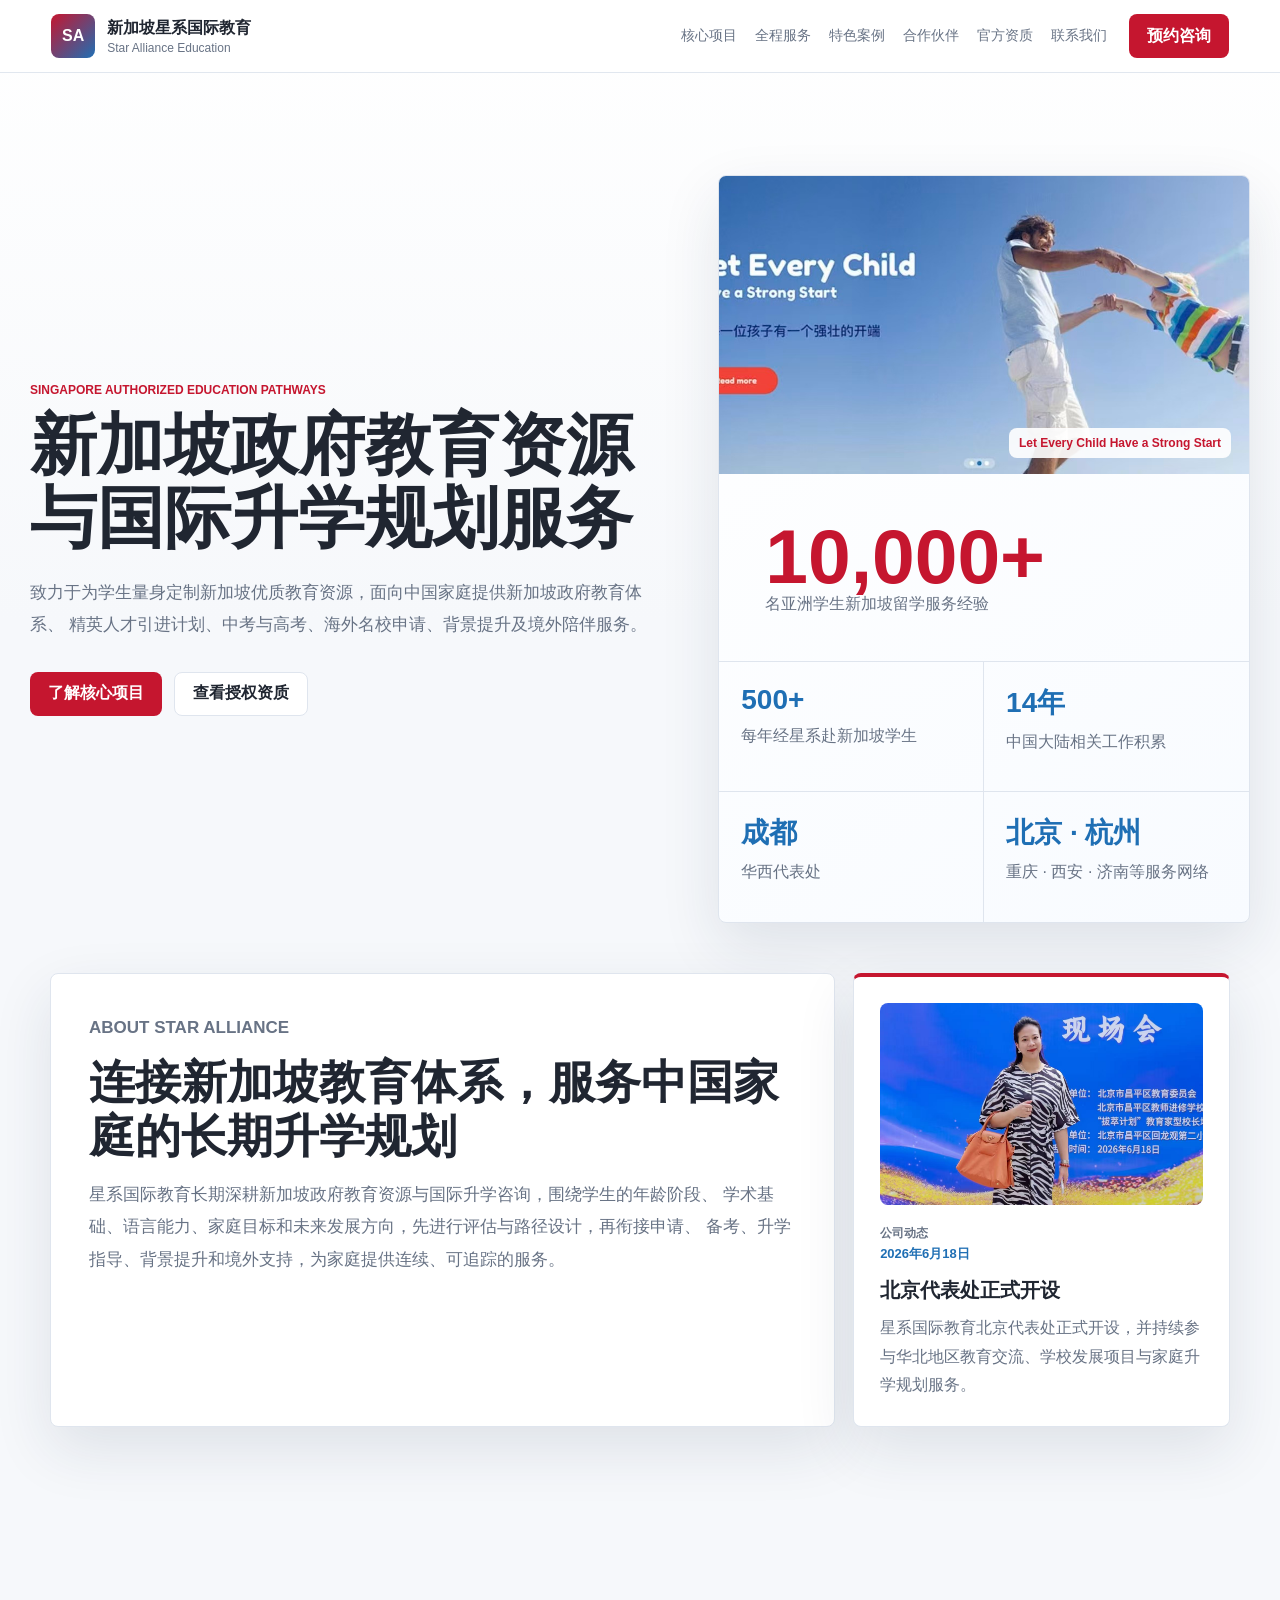
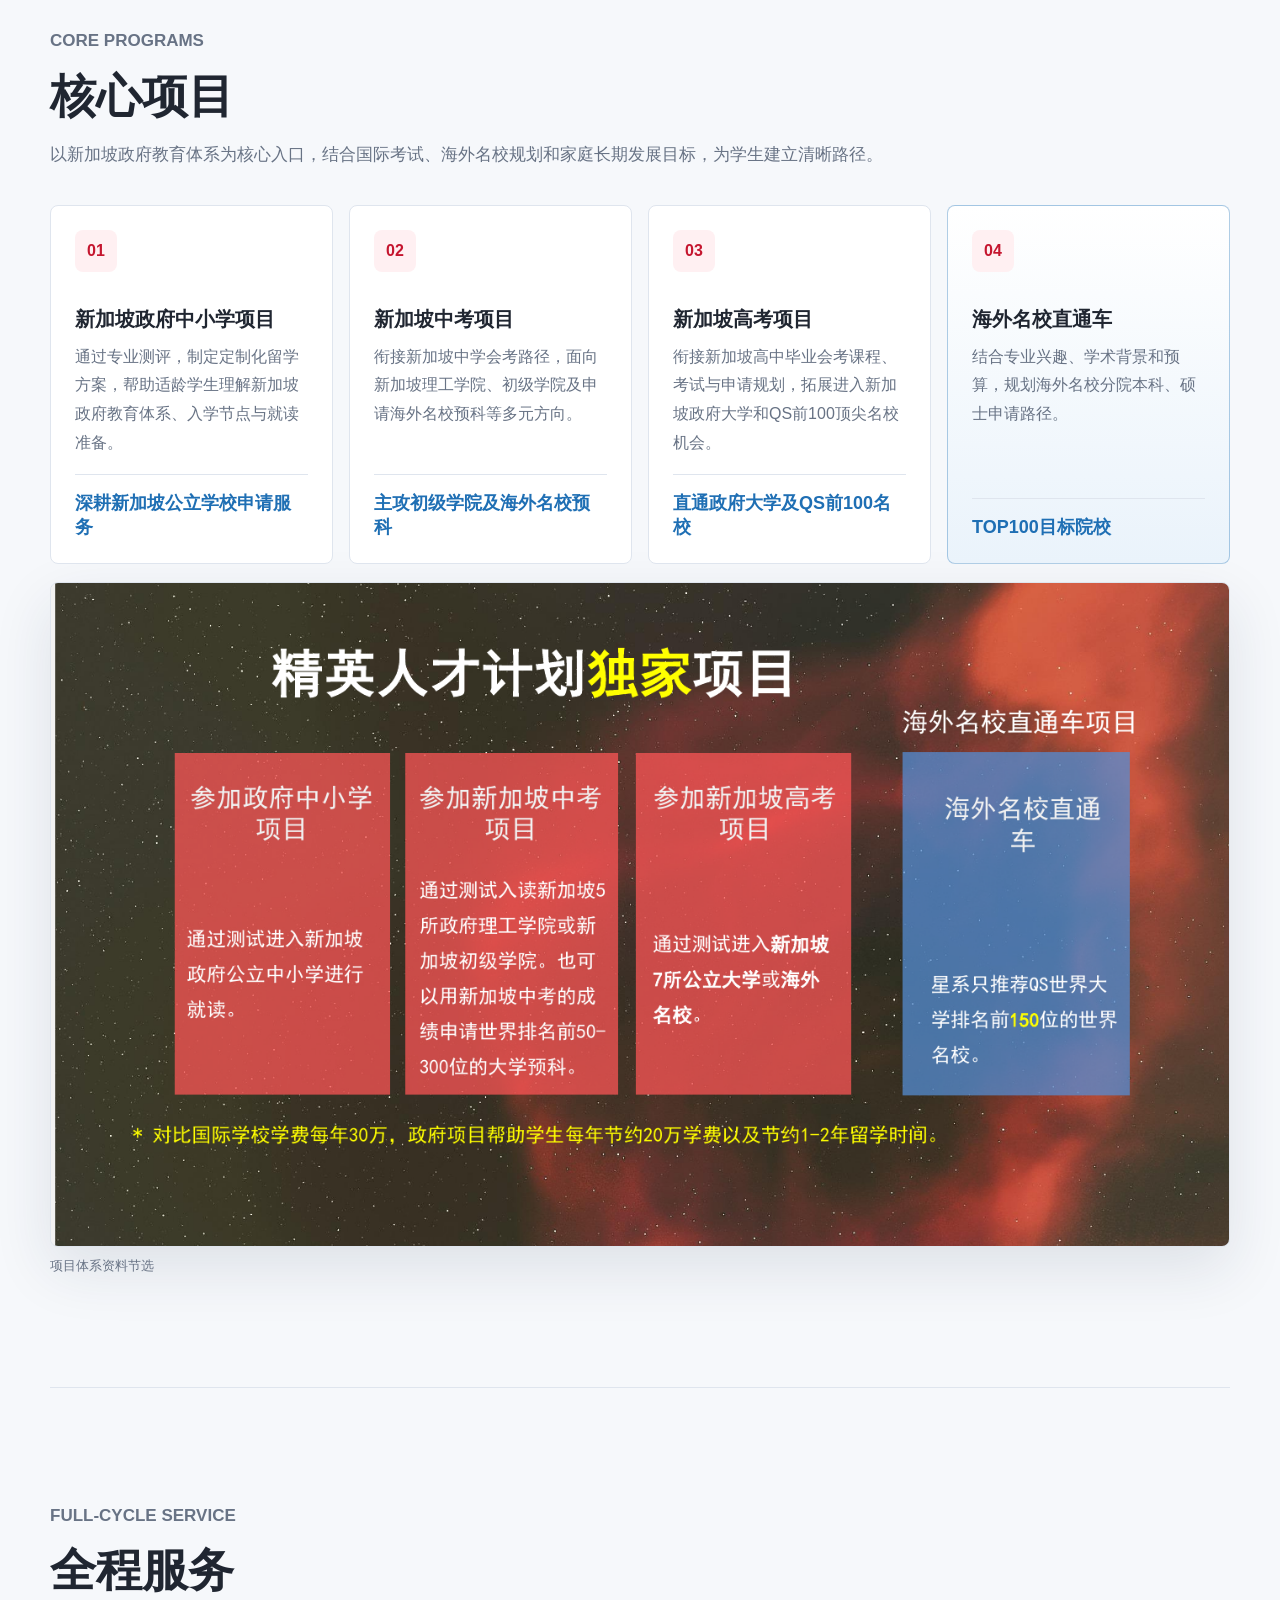
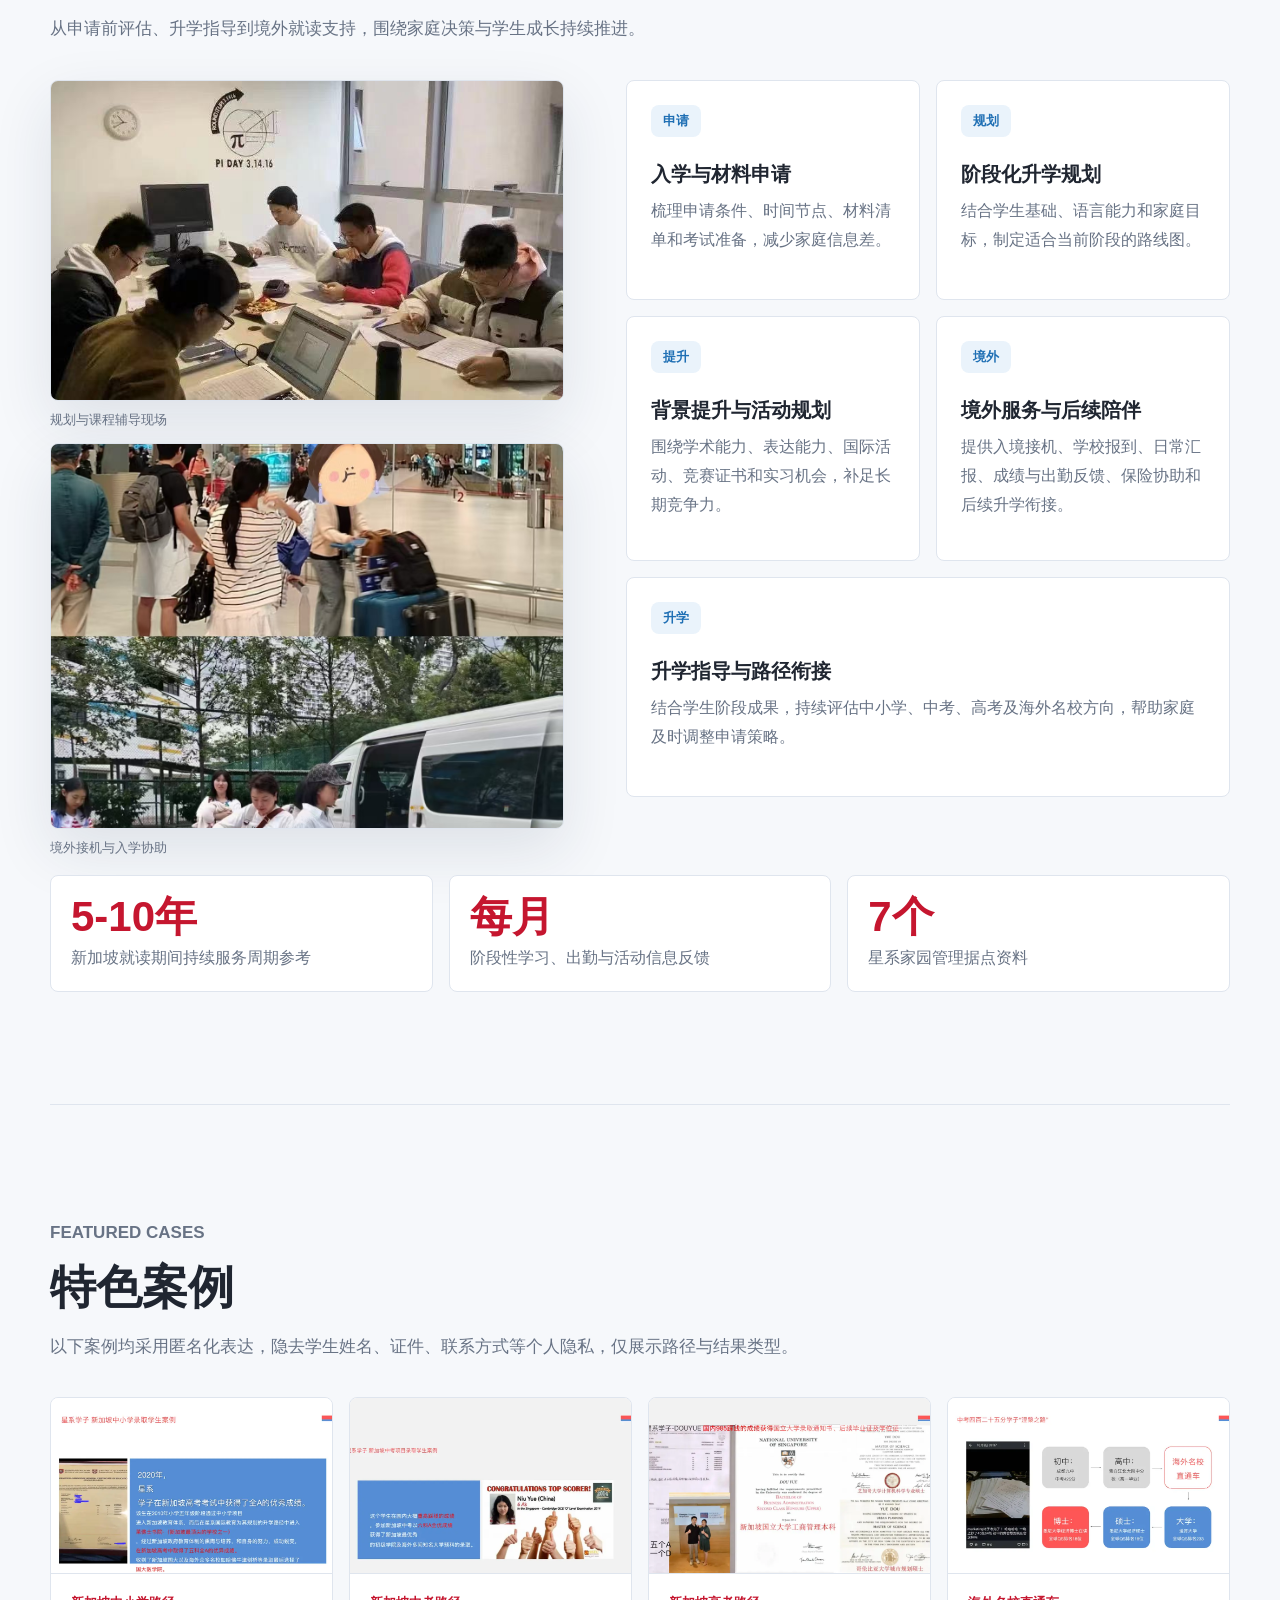
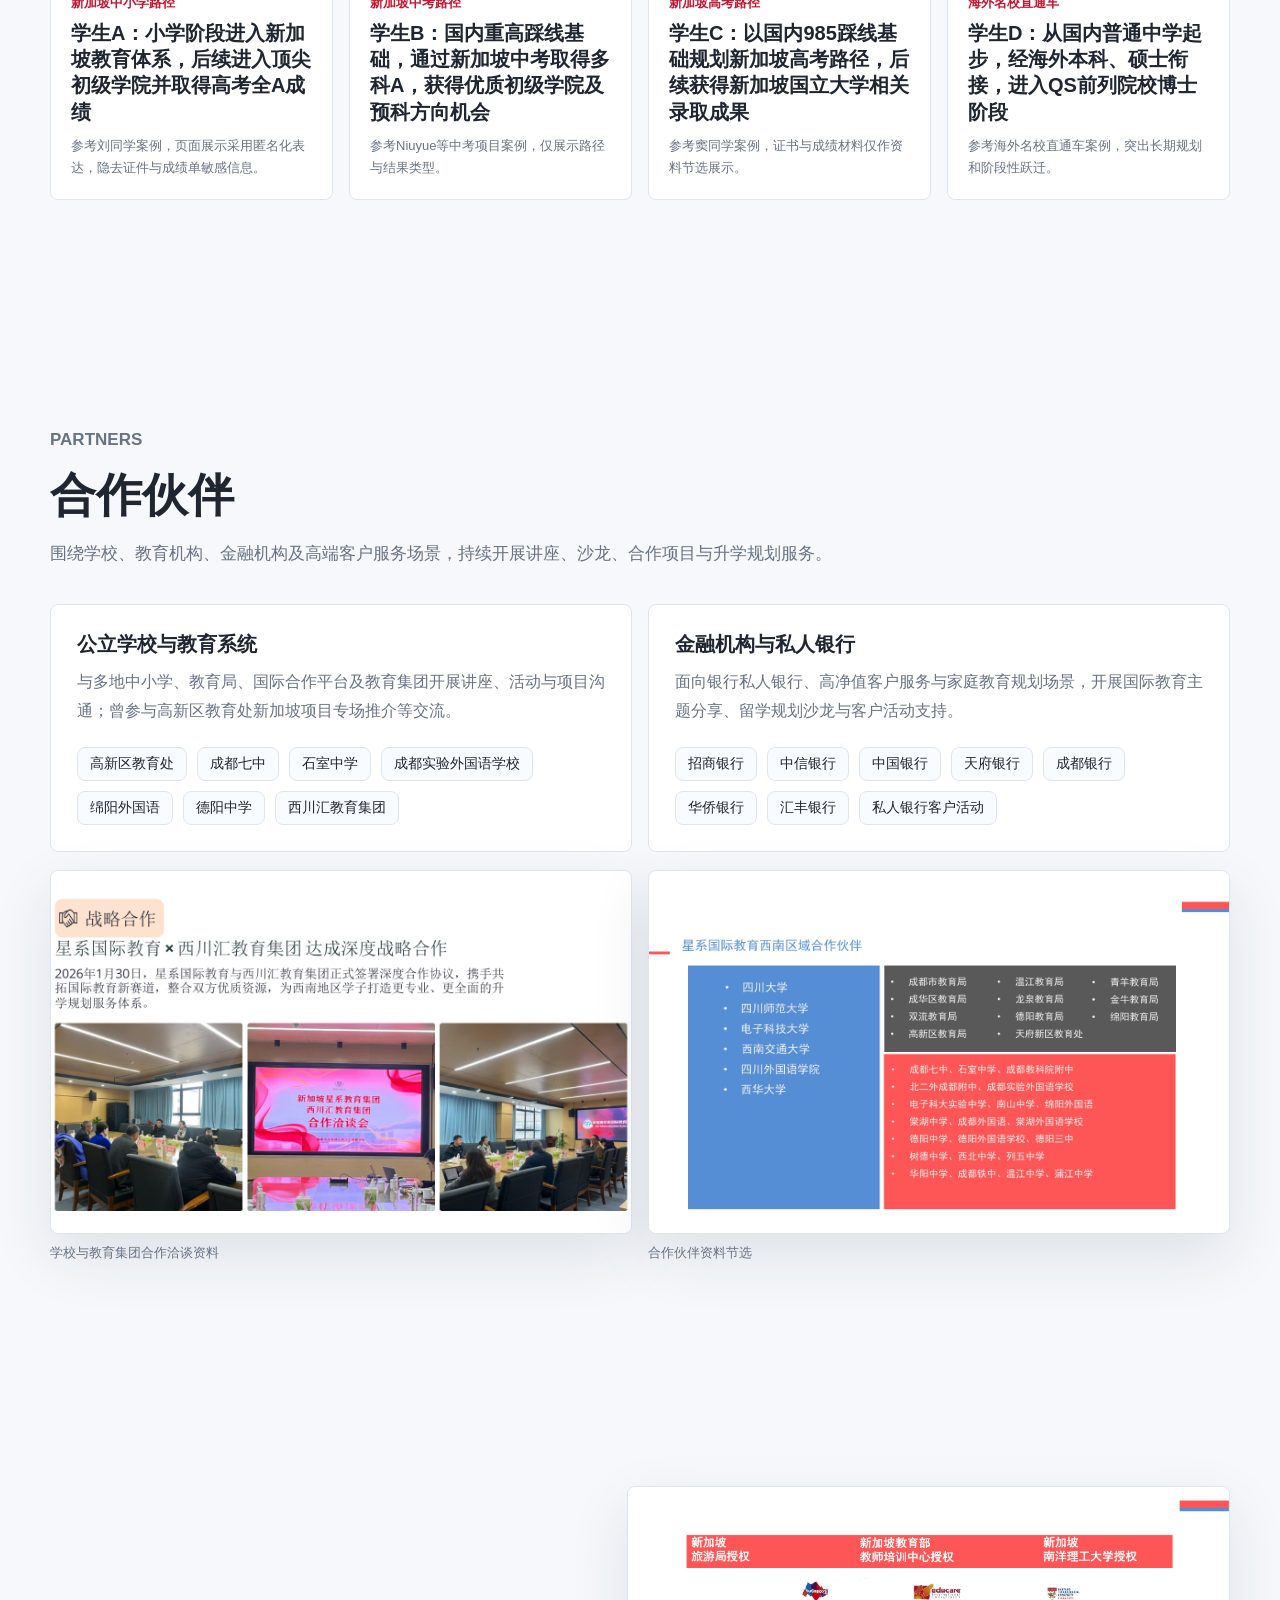
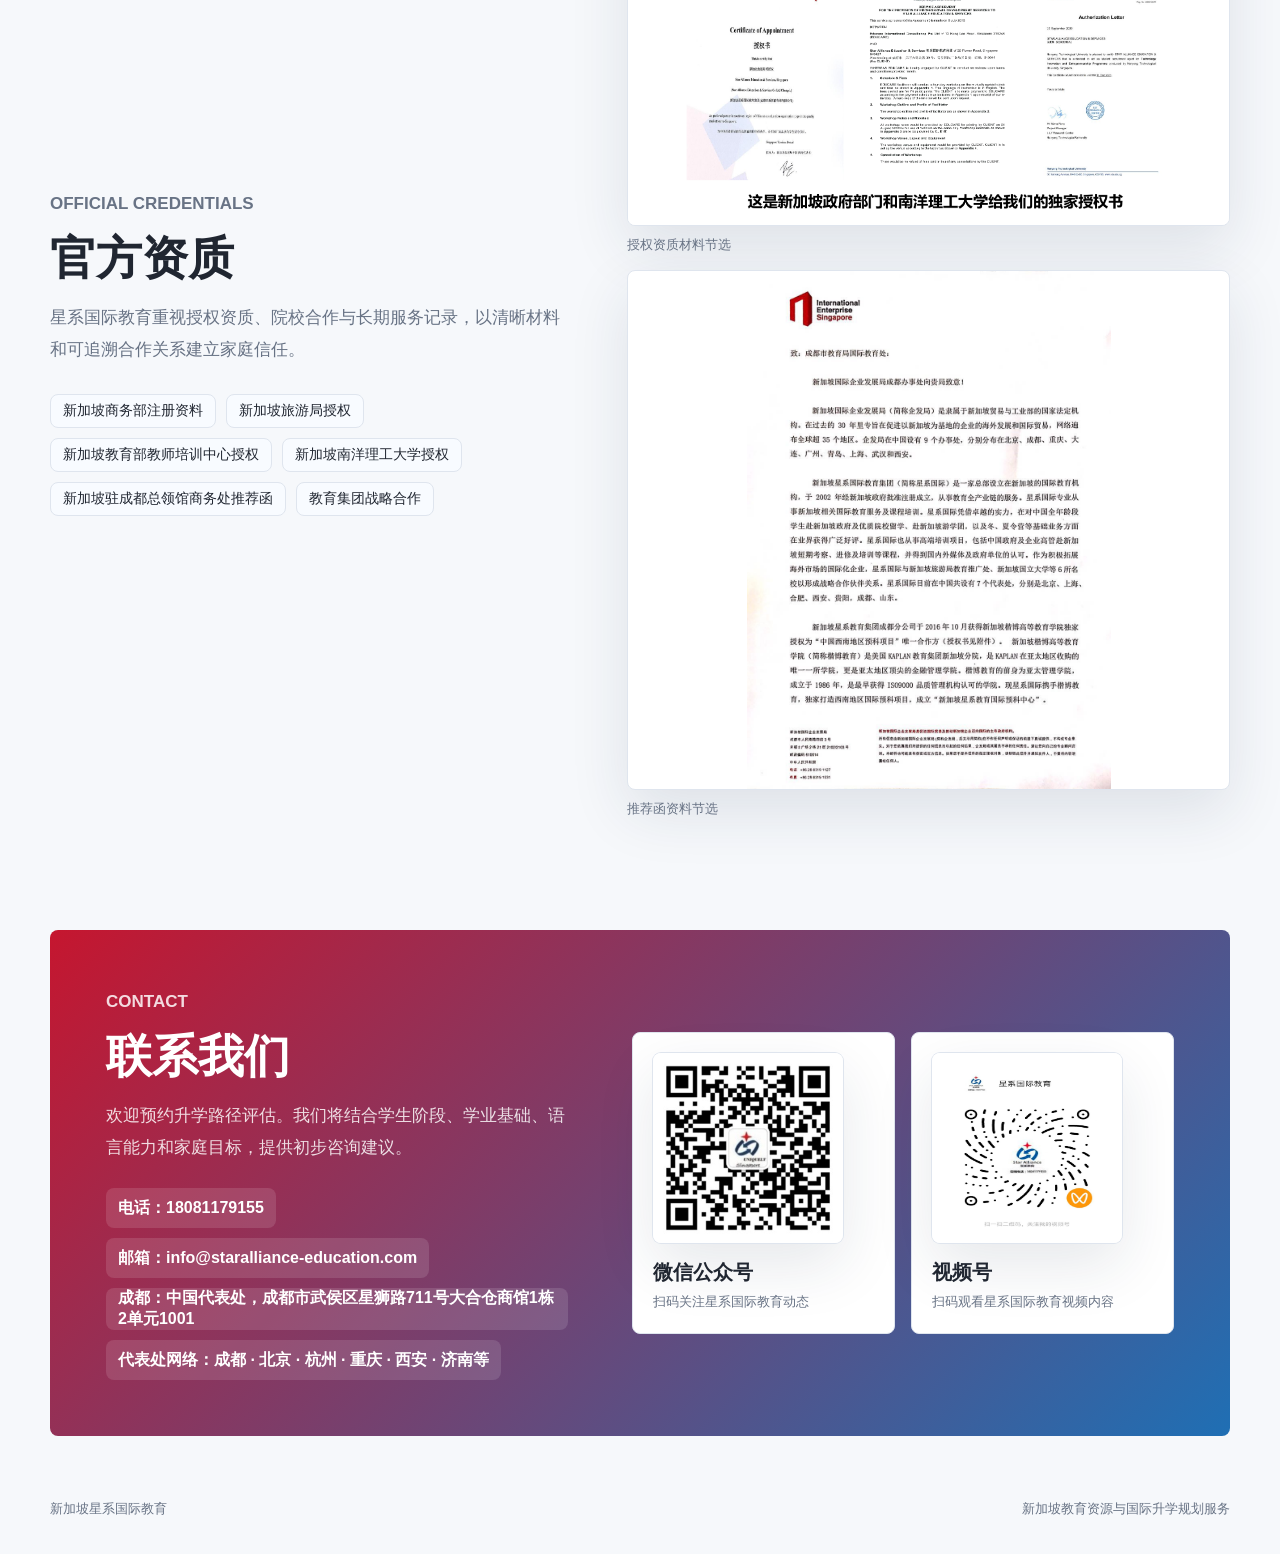
==== star-alliance-education-20260702/index.html @ b5d38f41 "Add dated star alliance education preview" ====
<!doctype html>
<html lang="zh-CN">
  <head>
    <meta charset="utf-8">
    <meta name="viewport" content="width=device-width, initial-scale=1">
    <title>新加坡星系国际教育 | 新加坡教育资源与国际升学规划</title>
    <meta
      name="description"
      content="新加坡星系国际教育面向中国家庭提供新加坡教育资源、核心项目规划、全程申请服务、背景提升、境外服务和国际升学咨询。"
    >
    <link rel="icon" href="data:image/svg+xml,%3Csvg xmlns='http://www.w3.org/2000/svg' viewBox='0 0 64 64'%3E%3Crect width='64' height='64' rx='10' fill='%23c5162f'/%3E%3Cpath d='M12 39h40v7H12zM18 20h28v7H18zM16 30h32v6H16z' fill='white'/%3E%3C/svg%3E">
    <link rel="stylesheet" href="styles.css">
  </head>
  <body>
    <header class="site-header">
      <a class="brand" href="#top" aria-label="新加坡星系国际教育首页">
        <span class="brand-mark">SA</span>
        <span>
          <strong>新加坡星系国际教育</strong>
          <small>Star Alliance Education</small>
        </span>
      </a>
      <nav class="nav-links" aria-label="主要导航">
        <a href="#programs">核心项目</a>
        <a href="#service">全程服务</a>
        <a href="#cases">特色案例</a>
        <a href="#partners">合作伙伴</a>
        <a href="#credentials">官方资质</a>
        <a href="#contact">联系我们</a>
      </nav>
      <a class="header-cta" href="#contact">预约咨询</a>
    </header>

    <main id="top">
      <section class="hero">
        <div class="hero-copy">
          <p class="eyebrow">Singapore Authorized Education Pathways</p>
          <h1>新加坡政府教育资源与国际升学规划服务</h1>
          <p class="lead">
            致力于为学生量身定制新加坡优质教育资源，面向中国家庭提供新加坡政府教育体系、
            精英人才引进计划、中考与高考、海外名校申请、背景提升及境外陪伴服务。
          </p>
          <div class="hero-actions">
            <a class="primary-action" href="#programs">了解核心项目</a>
            <a class="secondary-action" href="#credentials">查看授权资质</a>
          </div>
        </div>
        <aside class="hero-card" aria-label="公司核心数据">
          <figure class="hero-visual">
            <img src="../star-alliance-education/assets/site/hero-family-education.jpeg" alt="家庭陪伴孩子成长的教育服务示意图">
            <figcaption>Let Every Child Have a Strong Start</figcaption>
          </figure>
          <div class="hero-stat hero-stat-main">
            <strong>10,000+</strong>
            <span>名亚洲学生新加坡留学服务经验</span>
          </div>
          <div class="hero-stat-grid">
            <div><strong>500+</strong><span>每年经星系赴新加坡学生</span></div>
            <div><strong>14年</strong><span>中国大陆相关工作积累</span></div>
            <div><strong>成都</strong><span>华西代表处</span></div>
            <div><strong>北京 · 杭州</strong><span>重庆 · 西安 · 济南等服务网络</span></div>
          </div>
        </aside>
      </section>

      <section class="intro-news">
        <div class="company-intro">
          <p class="eyebrow">About Star Alliance</p>
          <h2>连接新加坡教育体系，服务中国家庭的长期升学规划</h2>
          <p>
            星系国际教育长期深耕新加坡政府教育资源与国际升学咨询，围绕学生的年龄阶段、
            学术基础、语言能力、家庭目标和未来发展方向，先进行评估与路径设计，再衔接申请、
            备考、升学指导、背景提升和境外支持，为家庭提供连续、可追踪的服务。
          </p>
        </div>
        <article class="news-card">
          <img src="../star-alliance-education/assets/site/beijing-representative.png" alt="星系教育创始人参加北京市昌平区教师专业发展现场会">
          <p class="eyebrow">公司动态</p>
          <time datetime="2026-06-18">2026年6月18日</time>
          <h3>北京代表处正式开设</h3>
          <p>星系国际教育北京代表处正式开设，并持续参与华北地区教育交流、学校发展项目与家庭升学规划服务。</p>
        </article>
      </section>

      <section class="section" id="programs">
        <div class="section-heading">
          <p class="eyebrow">Core Programs</p>
          <h2>核心项目</h2>
          <p>以新加坡政府教育体系为核心入口，结合国际考试、海外名校规划和家庭长期发展目标，为学生建立清晰路径。</p>
        </div>
        <div class="program-grid">
          <article class="program-card">
            <span class="number">01</span>
            <h3>新加坡政府中小学项目</h3>
            <p>通过专业测评，制定定制化留学方案，帮助适龄学生理解新加坡政府教育体系、入学节点与就读准备。</p>
            <strong>深耕新加坡公立学校申请服务</strong>
          </article>
          <article class="program-card">
            <span class="number">02</span>
            <h3>新加坡中考项目</h3>
            <p>衔接新加坡中学会考路径，面向新加坡理工学院、初级学院及申请海外名校预科等多元方向。</p>
            <strong>主攻初级学院及海外名校预科</strong>
          </article>
          <article class="program-card">
            <span class="number">03</span>
            <h3>新加坡高考项目</h3>
            <p>衔接新加坡高中毕业会考课程、考试与申请规划，拓展进入新加坡政府大学和QS前100顶尖名校机会。</p>
            <strong>直通政府大学及QS前100名校</strong>
          </article>
          <article class="program-card accent">
            <span class="number">04</span>
            <h3>海外名校直通车</h3>
            <p>结合专业兴趣、学术背景和预算，规划海外名校分院本科、硕士申请路径。</p>
            <strong>TOP100目标院校</strong>
          </article>
        </div>
        <figure class="wide-proof">
          <img src="../star-alliance-education/assets/pdf-previews/programs.png" alt="精英人才计划、新加坡中考、高考与海外名校项目资料截图">
          <figcaption>项目体系资料节选</figcaption>
        </figure>
      </section>

      <section class="section service-section" id="service">
        <div class="section-heading">
          <p class="eyebrow">Full-Cycle Service</p>
          <h2>全程服务</h2>
          <p>从申请前评估、升学指导到境外就读支持，围绕家庭决策与学生成长持续推进。</p>
        </div>
        <div class="service-layout">
          <div class="service-photos">
            <figure class="service-photo large">
              <img src="../star-alliance-education/assets/site/study-planning-class.jpeg" alt="学生学习规划与课程辅导现场">
              <figcaption>规划与课程辅导现场</figcaption>
            </figure>
            <figure class="service-photo">
              <img src="../star-alliance-education/assets/site/arrival-service.png" alt="星系境外接机与入境服务现场">
              <figcaption>境外接机与入学协助</figcaption>
            </figure>
          </div>
          <div class="service-grid">
            <article>
              <span>申请</span>
              <h3>入学与材料申请</h3>
              <p>梳理申请条件、时间节点、材料清单和考试准备，减少家庭信息差。</p>
            </article>
            <article>
              <span>规划</span>
              <h3>阶段化升学规划</h3>
              <p>结合学生基础、语言能力和家庭目标，制定适合当前阶段的路线图。</p>
            </article>
            <article>
              <span>提升</span>
              <h3>背景提升与活动规划</h3>
              <p>围绕学术能力、表达能力、国际活动、竞赛证书和实习机会，补足长期竞争力。</p>
            </article>
            <article>
              <span>境外</span>
              <h3>境外服务与后续陪伴</h3>
              <p>提供入境接机、学校报到、日常汇报、成绩与出勤反馈、保险协助和后续升学衔接。</p>
            </article>
            <article>
              <span>升学</span>
              <h3>升学指导与路径衔接</h3>
              <p>结合学生阶段成果，持续评估中小学、中考、高考及海外名校方向，帮助家庭及时调整申请策略。</p>
            </article>
          </div>
        </div>
        <div class="service-proof">
          <article><strong>5-10年</strong><span>新加坡就读期间持续服务周期参考</span></article>
          <article><strong>每月</strong><span>阶段性学习、出勤与活动信息反馈</span></article>
          <article><strong>7个</strong><span>星系家园管理据点资料</span></article>
        </div>
      </section>

      <section class="section" id="cases">
        <div class="section-heading">
          <p class="eyebrow">Featured Cases</p>
          <h2>特色案例</h2>
          <p>以下案例均采用匿名化表达，隐去学生姓名、证件、联系方式等个人隐私，仅展示路径与结果类型。</p>
        </div>
        <div class="case-grid">
          <article class="case-card">
            <img src="../star-alliance-education/assets/site/case-primary-school.webp" alt="匿名学生新加坡中小学项目案例资料">
            <div>
              <p>新加坡中小学路径</p>
              <h3>学生A：小学阶段进入新加坡教育体系，后续进入顶尖初级学院并取得高考全A成绩</h3>
              <span>参考刘同学案例，页面展示采用匿名化表达，隐去证件与成绩单敏感信息。</span>
            </div>
          </article>
          <article class="case-card">
            <img src="../star-alliance-education/assets/site/case-o-level-top-scorer.webp" alt="匿名学生新加坡中考项目案例资料">
            <div>
              <p>新加坡中考路径</p>
              <h3>学生B：国内重高踩线基础，通过新加坡中考取得多科A，获得优质初级学院及预科方向机会</h3>
              <span>参考Niuyue等中考项目案例，仅展示路径与结果类型。</span>
            </div>
          </article>
          <article class="case-card">
            <img src="../star-alliance-education/assets/site/case-a-level-nus.webp" alt="匿名学生新加坡高考与新加坡国立大学录取案例资料">
            <div>
              <p>新加坡高考路径</p>
              <h3>学生C：以国内985踩线基础规划新加坡高考路径，后续获得新加坡国立大学相关录取成果</h3>
              <span>参考窦同学案例，证书与成绩材料仅作资料节选展示。</span>
            </div>
          </article>
          <article class="case-card">
            <img src="../star-alliance-education/assets/site/case-overseas-path.webp" alt="匿名学生海外名校直通车案例路径资料">
            <div>
              <p>海外名校直通车</p>
              <h3>学生D：从国内普通中学起步，经海外本科、硕士衔接，进入QS前列院校博士阶段</h3>
              <span>参考海外名校直通车案例，突出长期规划和阶段性跃迁。</span>
            </div>
          </article>
        </div>
      </section>

      <section class="section partners-section" id="partners">
        <div class="section-heading">
          <p class="eyebrow">Partners</p>
          <h2>合作伙伴</h2>
          <p>围绕学校、教育机构、金融机构及高端客户服务场景，持续开展讲座、沙龙、合作项目与升学规划服务。</p>
        </div>
        <div class="partner-columns">
          <article>
            <h3>公立学校与教育系统</h3>
            <p>与多地中小学、教育局、国际合作平台及教育集团开展讲座、活动与项目沟通；曾参与高新区教育处新加坡项目专场推介等交流。</p>
            <div class="tag-list">
              <span>高新区教育处</span>
              <span>成都七中</span>
              <span>石室中学</span>
              <span>成都实验外国语学校</span>
              <span>绵阳外国语</span>
              <span>德阳中学</span>
              <span>西川汇教育集团</span>
            </div>
          </article>
          <article>
            <h3>金融机构与私人银行</h3>
            <p>面向银行私人银行、高净值客户服务与家庭教育规划场景，开展国际教育主题分享、留学规划沙龙与客户活动支持。</p>
            <div class="tag-list">
              <span>招商银行</span>
              <span>中信银行</span>
              <span>中国银行</span>
              <span>天府银行</span>
              <span>成都银行</span>
              <span>华侨银行</span>
              <span>汇丰银行</span>
              <span>私人银行客户活动</span>
            </div>
          </article>
        </div>
        <div class="partner-media">
          <figure>
            <img src="../star-alliance-education/assets/pdf-previews/strategic-coop.png" alt="星系国际教育与教育集团合作洽谈资料">
            <figcaption>学校与教育集团合作洽谈资料</figcaption>
          </figure>
          <figure>
            <img src="../star-alliance-education/assets/pdf-previews/partners.png" alt="星系国际教育西南区域合作伙伴资料">
            <figcaption>合作伙伴资料节选</figcaption>
          </figure>
        </div>
      </section>

      <section class="section credentials-section" id="credentials">
        <div class="credentials-copy">
          <p class="eyebrow">Official Credentials</p>
          <h2>官方资质</h2>
          <p>
            星系国际教育重视授权资质、院校合作与长期服务记录，以清晰材料和可追溯合作关系建立家庭信任。
          </p>
          <div class="proof-list">
            <span>新加坡商务部注册资料</span>
            <span>新加坡旅游局授权</span>
            <span>新加坡教育部教师培训中心授权</span>
            <span>新加坡南洋理工大学授权</span>
            <span>新加坡驻成都总领馆商务处推荐函</span>
            <span>教育集团战略合作</span>
          </div>
        </div>
        <div class="credentials-media">
          <figure class="image-showcase">
            <img src="../star-alliance-education/assets/pdf-previews/authorization.png" alt="新加坡相关机构与院校授权材料截图">
            <figcaption>授权资质材料节选</figcaption>
          </figure>
          <figure class="image-showcase">
            <img src="../star-alliance-education/assets/site/official-recommendation.jpeg" alt="新加坡驻成都总领馆商务处推荐函资料">
            <figcaption>推荐函资料节选</figcaption>
          </figure>
        </div>
      </section>

      <section class="section contact-section" id="contact">
        <div class="contact-copy">
          <p class="eyebrow">Contact</p>
          <h2>联系我们</h2>
          <p>欢迎预约升学路径评估。我们将结合学生阶段、学业基础、语言能力和家庭目标，提供初步咨询建议。</p>
          <div class="contact-list">
            <a href="tel:18081179155">电话：18081179155</a>
            <a href="mailto:info@staralliance-education.com">邮箱：info@staralliance-education.com</a>
            <span>成都：中国代表处，成都市武侯区星狮路711号大合仓商馆1栋2单元1001</span>
            <span>代表处网络：成都 · 北京 · 杭州 · 重庆 · 西安 · 济南等</span>
          </div>
        </div>
        <div class="qr-grid" aria-label="微信公众号和视频号二维码">
          <div class="qr-card">
            <img class="qr-image" src="../star-alliance-education/assets/site/wechat-qr.jpeg" alt="新加坡星系国际教育微信公众号二维码">
            <h3>微信公众号</h3>
            <p>扫码关注星系国际教育动态</p>
          </div>
          <div class="qr-card">
            <img class="qr-image" src="../star-alliance-education/assets/site/video-qr.png" alt="新加坡星系国际教育视频号二维码">
            <h3>视频号</h3>
            <p>扫码观看星系国际教育视频内容</p>
          </div>
        </div>
      </section>
    </main>

    <footer class="site-footer">
      <span>新加坡星系国际教育</span>
      <span>新加坡教育资源与国际升学规划服务</span>
    </footer>
  </body>
</html>
---- star-alliance-education-20260702/styles.css ----
:root {
  color-scheme: light;
  font-family: "PingFang SC", "Microsoft YaHei", "Noto Sans CJK SC", Arial, sans-serif;
  --bg: #f6f8fb;
  --surface: #ffffff;
  --surface-tint: #f8fbff;
  --ink: #202631;
  --muted: #687385;
  --line: #dfe5ee;
  --primary: #c5162f;
  --primary-strong: #8f1023;
  --blue: #1f6fb4;
  --blue-soft: #eaf3fb;
  --red-soft: #fff0f2;
  --gold: #b88639;
  --shadow: 0 22px 60px rgba(30, 45, 70, 0.11);
  --radius: 8px;
}

* {
  box-sizing: border-box;
}

html {
  scroll-behavior: smooth;
}

body {
  margin: 0;
  background:
    linear-gradient(180deg, #ffffff 0, #f6f8fb 620px),
    var(--bg);
  color: var(--ink);
}

a {
  color: inherit;
  text-decoration: none;
}

img {
  display: block;
  max-width: 100%;
}

.site-header {
  position: sticky;
  top: 0;
  z-index: 20;
  display: grid;
  grid-template-columns: minmax(230px, 1fr) auto auto;
  align-items: center;
  gap: 22px;
  padding: 14px clamp(18px, 4vw, 56px);
  border-bottom: 1px solid rgba(223, 229, 238, 0.92);
  background: rgba(255, 255, 255, 0.92);
  backdrop-filter: blur(18px);
}

.brand {
  display: inline-flex;
  align-items: center;
  gap: 12px;
  min-width: 0;
}

.brand-mark {
  display: grid;
  width: 44px;
  height: 44px;
  flex: 0 0 auto;
  place-items: center;
  border-radius: 8px;
  background: linear-gradient(135deg, var(--primary), var(--blue));
  color: #fff;
  font-weight: 800;
}

.brand strong,
.brand small {
  display: block;
}

.brand strong {
  font-size: 16px;
}

.brand small {
  margin-top: 2px;
  color: var(--muted);
  font-size: 12px;
}

.nav-links {
  display: flex;
  gap: 18px;
  color: var(--muted);
  font-size: 14px;
  white-space: nowrap;
}

.nav-links a:hover {
  color: var(--primary);
}

.header-cta,
.primary-action,
.secondary-action {
  display: inline-flex;
  align-items: center;
  justify-content: center;
  min-height: 44px;
  border-radius: 8px;
  font-weight: 700;
  white-space: nowrap;
}

.header-cta,
.primary-action {
  background: var(--primary);
  color: #fff;
  padding: 0 18px;
}

.secondary-action {
  border: 1px solid var(--line);
  background: var(--surface);
  color: var(--ink);
  padding: 0 18px;
}

.hero {
  display: grid;
  grid-template-columns: minmax(0, 1.08fr) minmax(330px, 0.92fr);
  gap: clamp(28px, 5vw, 78px);
  align-items: center;
  width: min(1220px, calc(100% - 36px));
  min-height: calc(100vh - 74px);
  margin: 0 auto;
  padding: clamp(54px, 8vw, 104px) 0 50px;
}

.eyebrow {
  margin: 0 0 12px;
  color: var(--primary);
  font-size: 12px;
  font-weight: 800;
  letter-spacing: 0;
  text-transform: uppercase;
}

h1,
h2,
h3,
p {
  margin-top: 0;
}

h1 {
  max-width: 850px;
  margin-bottom: 22px;
  font-size: clamp(38px, 5.2vw, 70px);
  line-height: 1.1;
  letter-spacing: 0;
}

h2 {
  margin-bottom: 16px;
  font-size: clamp(28px, 4vw, 46px);
  line-height: 1.16;
  letter-spacing: 0;
}

h3 {
  margin-bottom: 10px;
  font-size: 20px;
  line-height: 1.32;
}

.lead,
.section-heading p,
.company-intro p,
.credentials-copy p,
.contact-copy p {
  color: var(--muted);
  font-size: 17px;
  line-height: 1.9;
}

.hero-actions {
  display: flex;
  flex-wrap: wrap;
  gap: 12px;
  margin-top: 30px;
}

.hero-card {
  border: 1px solid var(--line);
  border-radius: var(--radius);
  background:
    linear-gradient(145deg, #ffffff, #f8fbff),
    var(--surface);
  box-shadow: var(--shadow);
  overflow: hidden;
}

.hero-visual {
  position: relative;
  margin: 0;
}

.hero-visual img {
  width: 100%;
  aspect-ratio: 16 / 9;
  object-fit: cover;
}

.hero-visual figcaption {
  position: absolute;
  right: 18px;
  bottom: 16px;
  margin: 0;
  border-radius: 8px;
  background: rgba(255, 255, 255, 0.9);
  color: var(--primary);
  padding: 8px 10px;
  font-size: 12px;
  font-weight: 800;
}

.hero-stat-main {
  padding: clamp(28px, 5vw, 46px);
  border-bottom: 1px solid var(--line);
}

.hero-stat strong {
  display: block;
  color: var(--primary);
  font-size: clamp(34px, 6vw, 88px);
  line-height: 0.96;
}

.hero-stat span,
.hero-stat-grid span {
  color: var(--muted);
}

.hero-stat-grid {
  display: grid;
  grid-template-columns: repeat(2, minmax(0, 1fr));
}

.hero-stat-grid div {
  min-height: 130px;
  padding: 22px;
  border-right: 1px solid var(--line);
  border-bottom: 1px solid var(--line);
}

.hero-stat-grid div:nth-child(2n) {
  border-right: 0;
}

.hero-stat-grid div:nth-last-child(-n + 2) {
  border-bottom: 0;
}

.hero-stat-grid strong {
  display: block;
  margin-bottom: 10px;
  color: var(--blue);
  font-size: 28px;
}

.intro-news,
.section,
.site-footer {
  width: min(1180px, calc(100% - 36px));
  margin: 0 auto;
}

.intro-news {
  display: grid;
  grid-template-columns: minmax(0, 1fr) minmax(300px, 0.48fr);
  gap: 18px;
  padding: 0 0 clamp(52px, 8vw, 86px);
}

.company-intro,
.news-card {
  border: 1px solid var(--line);
  border-radius: var(--radius);
  background: var(--surface);
  box-shadow: var(--shadow);
}

.company-intro {
  padding: clamp(26px, 4vw, 38px);
}

.news-card {
  padding: 26px;
  border-top: 4px solid var(--primary);
}

.news-card img {
  width: 100%;
  aspect-ratio: 16 / 10;
  margin-bottom: 18px;
  border-radius: var(--radius);
  object-fit: cover;
}

.news-card time {
  display: inline-flex;
  margin-bottom: 14px;
  color: var(--blue);
  font-size: 13px;
  font-weight: 800;
}

.news-card p {
  margin-bottom: 0;
  color: var(--muted);
  line-height: 1.8;
}

.section {
  padding: clamp(70px, 9vw, 112px) 0;
}

.section-heading {
  max-width: 840px;
  margin-bottom: 34px;
}

.program-grid,
.service-grid,
.case-grid,
.partner-columns,
.partner-media,
.qr-grid {
  display: grid;
  gap: 16px;
}

.program-grid {
  grid-template-columns: repeat(4, minmax(0, 1fr));
}

.program-card,
.service-grid article,
.case-card,
.partner-columns article,
.qr-card {
  border: 1px solid var(--line);
  border-radius: var(--radius);
  background: var(--surface);
}

.program-card {
  display: flex;
  min-height: 320px;
  flex-direction: column;
  padding: 24px;
}

.program-card .number {
  display: inline-flex;
  width: 42px;
  height: 42px;
  align-items: center;
  justify-content: center;
  margin-bottom: 34px;
  border-radius: 8px;
  background: var(--red-soft);
  color: var(--primary);
  font-weight: 800;
}

.program-card p,
.service-grid p,
.partner-columns p {
  color: var(--muted);
  line-height: 1.8;
}

.program-card strong {
  display: block;
  margin-top: auto;
  border-top: 1px solid var(--line);
  padding-top: 16px;
  color: var(--blue);
  font-size: 18px;
}

.program-card.accent {
  border-color: rgba(31, 111, 180, 0.35);
  background: linear-gradient(180deg, #ffffff, var(--blue-soft));
}

.wide-proof {
  margin: 18px 0 0;
}

.wide-proof img,
.service-photo img,
.case-card img,
.partner-media img,
.image-showcase img {
  width: 100%;
  border: 1px solid var(--line);
  border-radius: var(--radius);
  background: #fff;
  box-shadow: var(--shadow);
}

figcaption {
  margin-top: 10px;
  color: var(--muted);
  font-size: 13px;
}

.service-section {
  border-top: 1px solid var(--line);
  border-bottom: 1px solid var(--line);
}

.service-layout {
  display: grid;
  grid-template-columns: minmax(300px, 0.92fr) minmax(0, 1.08fr);
  gap: clamp(24px, 5vw, 62px);
  align-items: start;
}

.service-photos {
  display: grid;
  gap: 14px;
}

.service-photo {
  margin: 0;
}

.service-photo img {
  aspect-ratio: 4 / 3;
  object-fit: cover;
}

.service-photo.large img {
  aspect-ratio: 16 / 10;
}

.service-grid {
  grid-template-columns: repeat(2, minmax(0, 1fr));
}

.service-grid article {
  min-height: 220px;
  padding: 24px;
}

.service-grid article:last-child {
  grid-column: span 2;
}

.service-grid span {
  display: inline-flex;
  min-height: 32px;
  align-items: center;
  margin-bottom: 24px;
  border-radius: 8px;
  background: var(--blue-soft);
  color: var(--blue);
  padding: 0 12px;
  font-size: 13px;
  font-weight: 800;
}

.service-proof {
  display: grid;
  grid-template-columns: repeat(3, minmax(0, 1fr));
  gap: 16px;
  margin-top: 18px;
}

.service-proof article {
  border: 1px solid var(--line);
  border-radius: var(--radius);
  background: var(--surface);
  padding: 20px;
}

.service-proof strong {
  display: block;
  margin-bottom: 6px;
  color: var(--primary);
  font-size: clamp(28px, 4vw, 42px);
  line-height: 1;
}

.service-proof span {
  color: var(--muted);
  line-height: 1.7;
}

.case-grid {
  grid-template-columns: repeat(4, minmax(0, 1fr));
}

.case-card {
  overflow: hidden;
}

.case-card img {
  aspect-ratio: 16 / 10;
  border: 0;
  border-bottom: 1px solid var(--line);
  border-radius: 0;
  object-fit: cover;
  box-shadow: none;
}

.case-card div {
  padding: 20px;
}

.case-card p {
  margin-bottom: 8px;
  color: var(--primary);
  font-size: 13px;
  font-weight: 800;
}

.case-card span {
  display: block;
  color: var(--muted);
  font-size: 13px;
  line-height: 1.7;
}

.partner-columns {
  grid-template-columns: repeat(2, minmax(0, 1fr));
}

.partner-columns article {
  padding: 26px;
}

.tag-list {
  display: flex;
  flex-wrap: wrap;
  gap: 10px;
  margin-top: 22px;
}

.tag-list span,
.proof-list span {
  display: inline-flex;
  min-height: 34px;
  align-items: center;
  border: 1px solid var(--line);
  border-radius: 8px;
  background: var(--surface-tint);
  color: var(--ink);
  padding: 0 12px;
  font-size: 14px;
}

.partner-media {
  grid-template-columns: repeat(2, minmax(0, 1fr));
  margin-top: 18px;
}

.partner-media figure,
.image-showcase {
  margin: 0;
}

.partner-media img {
  aspect-ratio: 16 / 10;
  object-fit: cover;
}

.partner-media figure:nth-child(2) img {
  object-fit: contain;
}

.credentials-media img {
  max-height: 520px;
  object-fit: contain;
}

.credentials-section,
.contact-section {
  display: grid;
  grid-template-columns: minmax(0, 0.92fr) minmax(320px, 1.08fr);
  gap: clamp(28px, 5vw, 70px);
  align-items: center;
}

.credentials-media {
  display: grid;
  gap: 16px;
}

.proof-list {
  display: flex;
  flex-wrap: wrap;
  gap: 10px;
  margin-top: 28px;
}

.contact-section {
  margin-bottom: 40px;
  border-radius: var(--radius);
  padding: clamp(32px, 5vw, 56px);
  background: linear-gradient(135deg, var(--primary), var(--blue));
  color: #fff;
}

.contact-section .eyebrow,
.contact-section p {
  color: rgba(255, 255, 255, 0.84);
}

.contact-list {
  display: grid;
  gap: 10px;
  margin-top: 24px;
}

.contact-list a,
.contact-list span {
  display: inline-flex;
  min-height: 40px;
  align-items: center;
  width: fit-content;
  border-radius: 8px;
  background: rgba(255, 255, 255, 0.12);
  padding: 0 12px;
  font-weight: 700;
}

.qr-grid {
  grid-template-columns: repeat(2, minmax(0, 1fr));
}

.qr-card {
  padding: 20px;
  background: #fff;
  color: var(--ink);
}

.qr-card h3 {
  margin-bottom: 6px;
}

.qr-card p {
  margin: 0;
  color: var(--muted);
  font-size: 13px;
  line-height: 1.6;
}

.qr-image {
  width: min(100%, 190px);
  aspect-ratio: 1;
  margin-bottom: 16px;
  border-radius: 8px;
  box-shadow: 0 0 0 1px var(--line), var(--shadow);
}

.qr-placeholder {
  width: 100%;
  max-width: 180px;
  aspect-ratio: 1;
  margin-bottom: 16px;
  border: 10px solid #fff;
  border-radius: 8px;
  background:
    linear-gradient(90deg, #111 12px, transparent 12px 24px, #111 24px 36px, transparent 36px),
    linear-gradient(#111 12px, transparent 12px 24px, #111 24px 36px, transparent 36px),
    linear-gradient(135deg, var(--red-soft), #fff);
  background-size: 48px 48px, 48px 48px, 100% 100%;
  box-shadow: 0 0 0 1px var(--line), var(--shadow);
}

.qr-placeholder.alt {
  background:
    linear-gradient(90deg, #111 10px, transparent 10px 22px, #111 22px 34px, transparent 34px),
    linear-gradient(#111 10px, transparent 10px 22px, #111 22px 34px, transparent 34px),
    linear-gradient(135deg, var(--blue-soft), #fff);
  background-size: 44px 44px, 44px 44px, 100% 100%;
}

.site-footer {
  display: flex;
  justify-content: space-between;
  gap: 20px;
  padding: 24px 0 36px;
  color: var(--muted);
  font-size: 13px;
}

@media (max-width: 1120px) {
  .site-header {
    grid-template-columns: 1fr auto;
  }

  .nav-links {
    display: none;
  }

  .program-grid {
    grid-template-columns: repeat(2, minmax(0, 1fr));
  }

  .case-grid {
    grid-template-columns: repeat(2, minmax(0, 1fr));
  }
}

@media (max-width: 880px) {
  .hero,
  .intro-news,
  .service-layout,
  .credentials-section,
  .contact-section {
    grid-template-columns: 1fr;
  }

  .partner-columns,
  .partner-media,
  .service-proof,
  .case-grid {
    grid-template-columns: 1fr;
  }
}

@media (max-width: 640px) {
  .site-header {
    gap: 12px;
  }

  .brand strong {
    font-size: 14px;
  }

  .brand small,
  .header-cta {
    display: none;
  }

  .hero {
    min-height: auto;
    padding-top: 42px;
  }

  h1 {
    font-size: clamp(34px, 12vw, 48px);
  }

  h2 {
    font-size: clamp(27px, 9vw, 38px);
  }

  .hero-actions {
    align-items: stretch;
    flex-direction: column;
  }

  .hero-stat-grid,
  .program-grid,
  .service-grid,
  .qr-grid {
    grid-template-columns: 1fr;
  }

  .hero-stat-grid div,
  .hero-stat-grid div:nth-child(2n),
  .hero-stat-grid div:nth-last-child(-n + 2) {
    border-right: 0;
    border-bottom: 1px solid var(--line);
  }

  .hero-stat-grid div:last-child {
    border-bottom: 0;
  }

  .program-card,
  .service-grid article {
    min-height: auto;
  }

  .service-grid article:last-child {
    grid-column: auto;
  }

  .contact-section {
    width: min(1180px, calc(100% - 24px));
  }

  .contact-list a,
  .contact-list span {
    width: 100%;
  }

  .site-footer {
    flex-direction: column;
  }
}
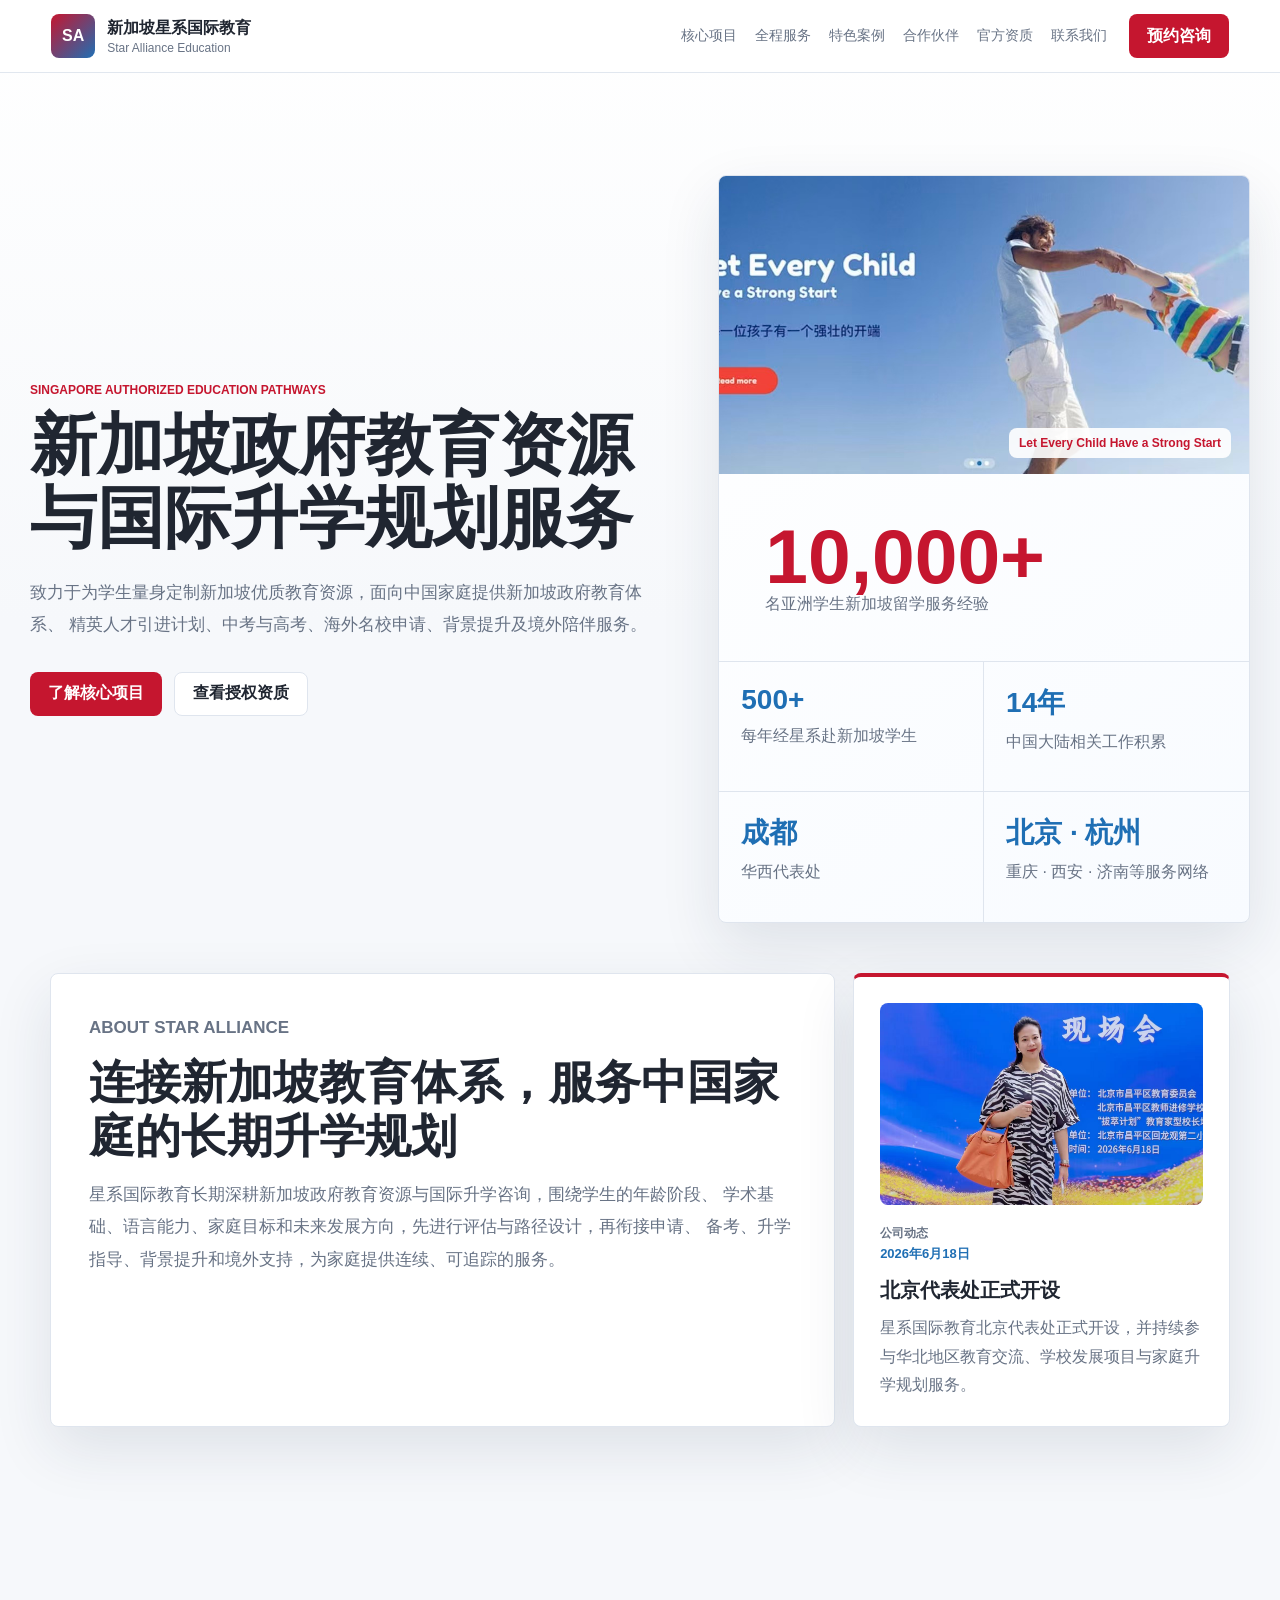
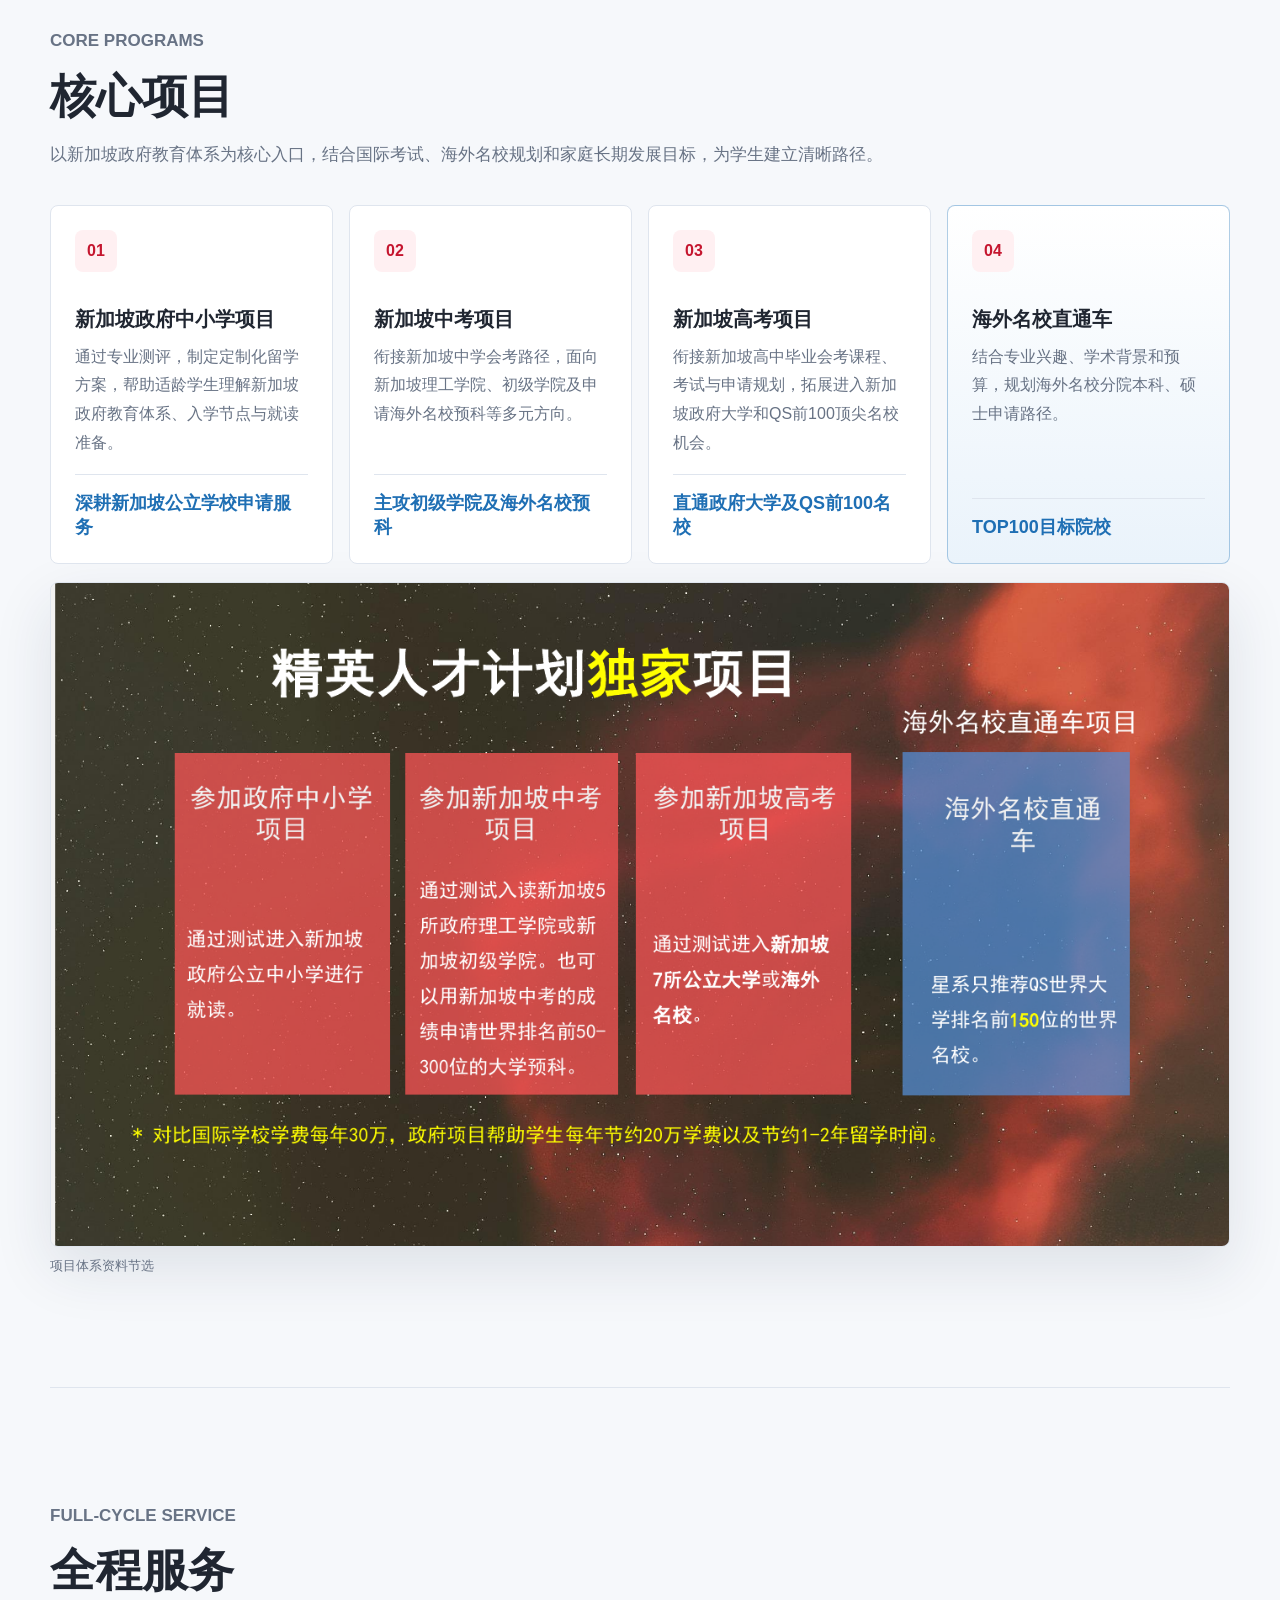
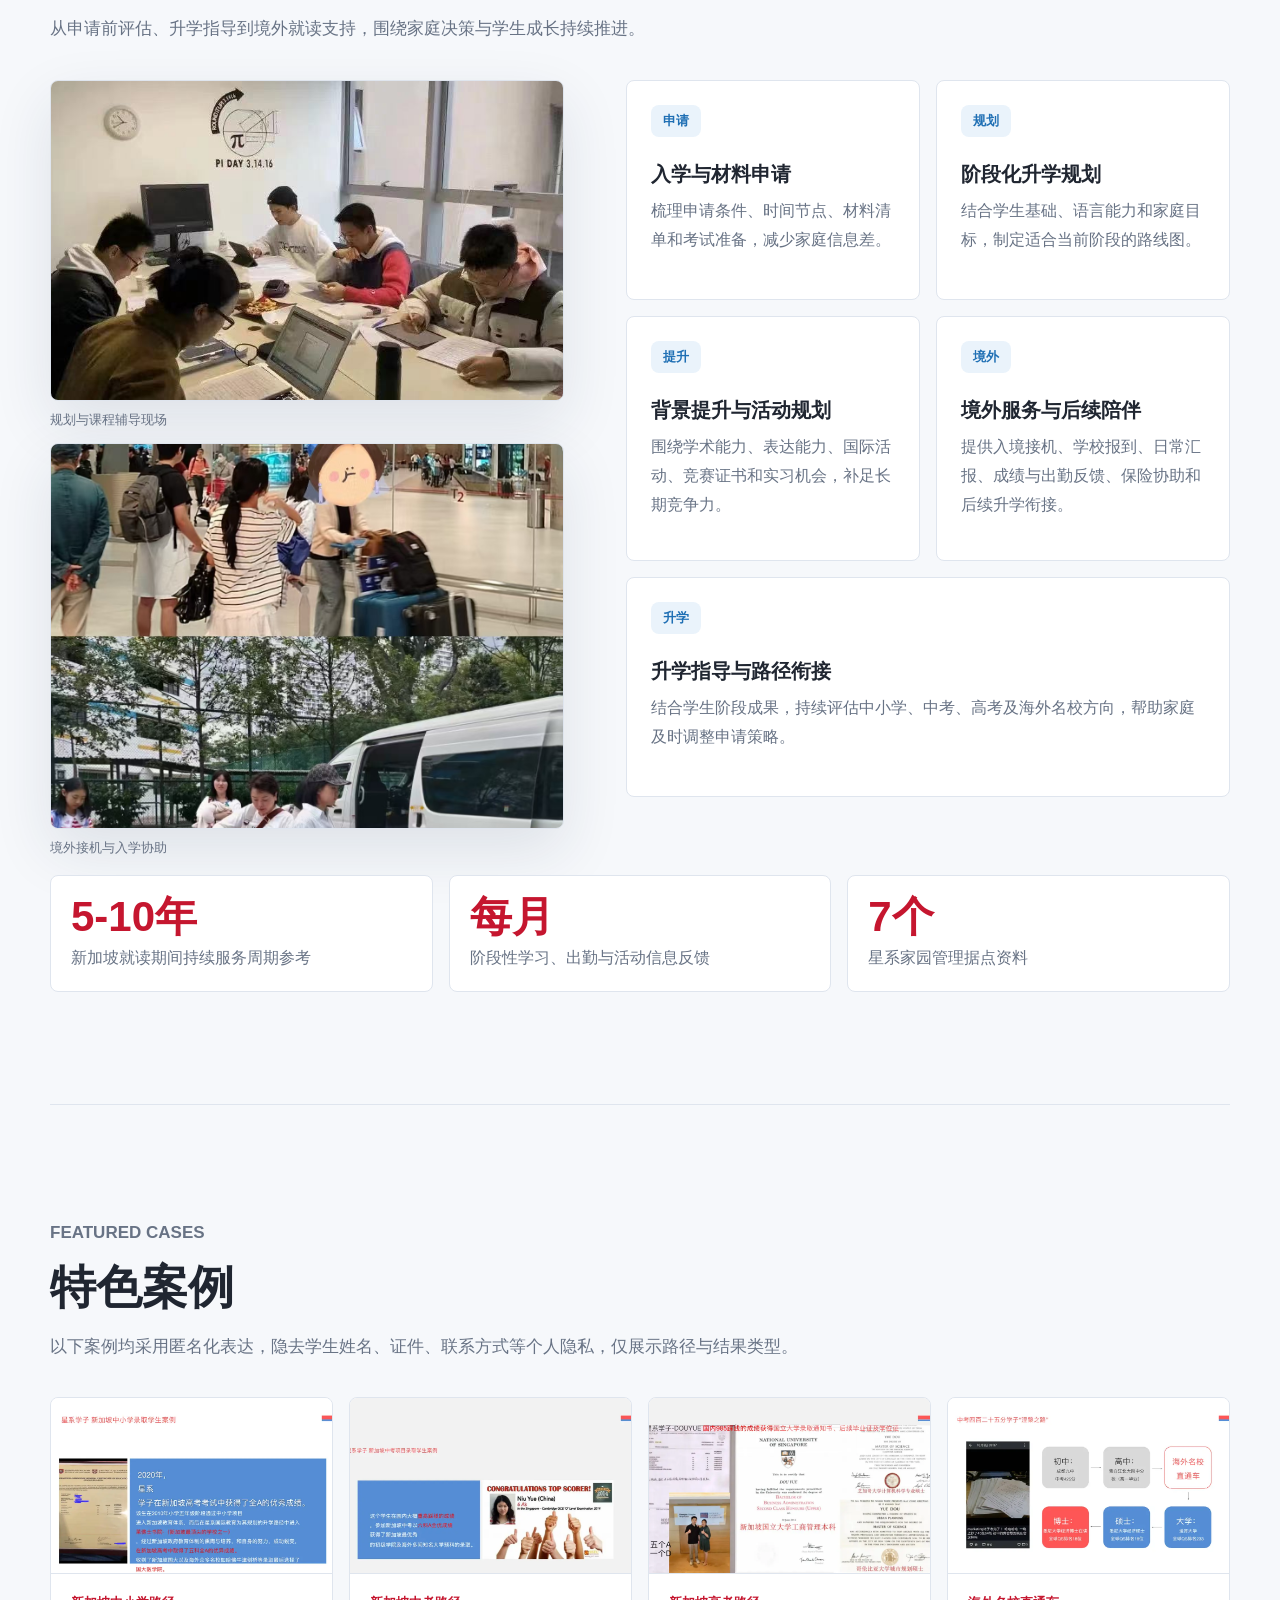
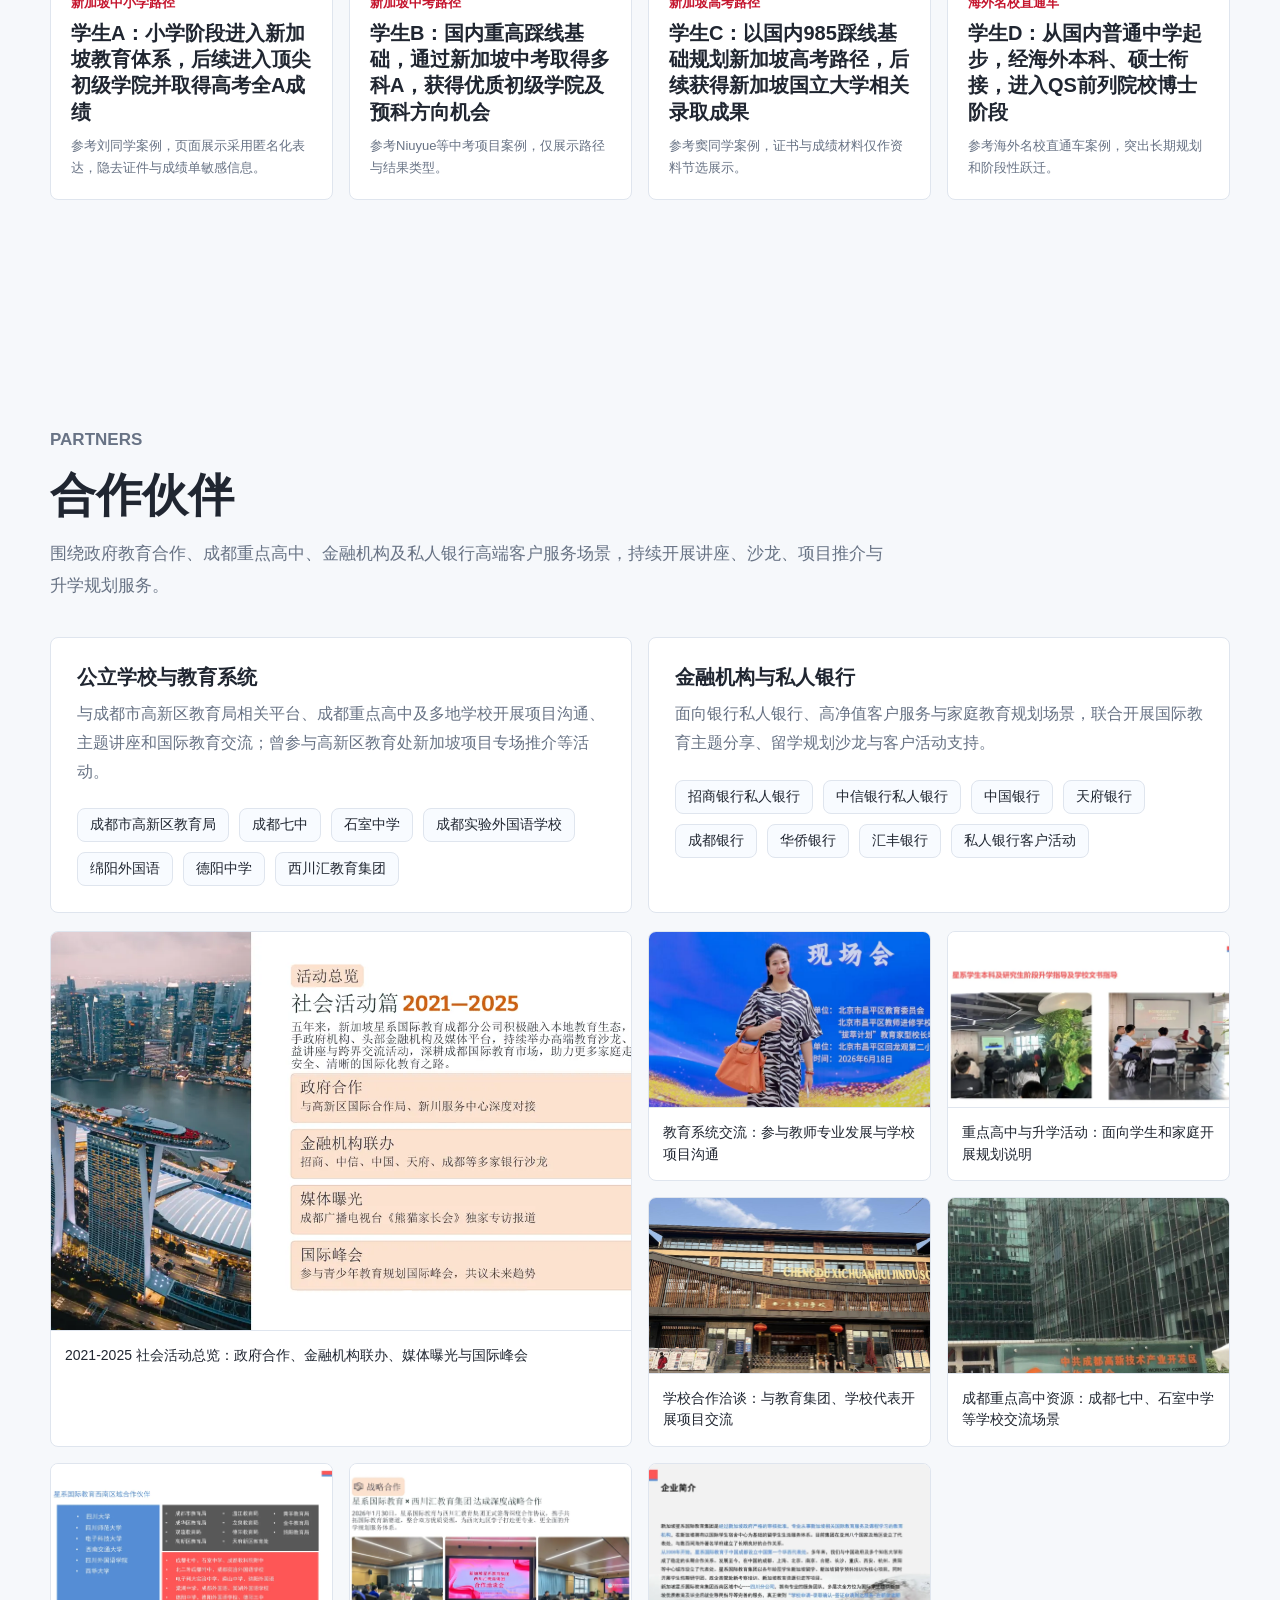
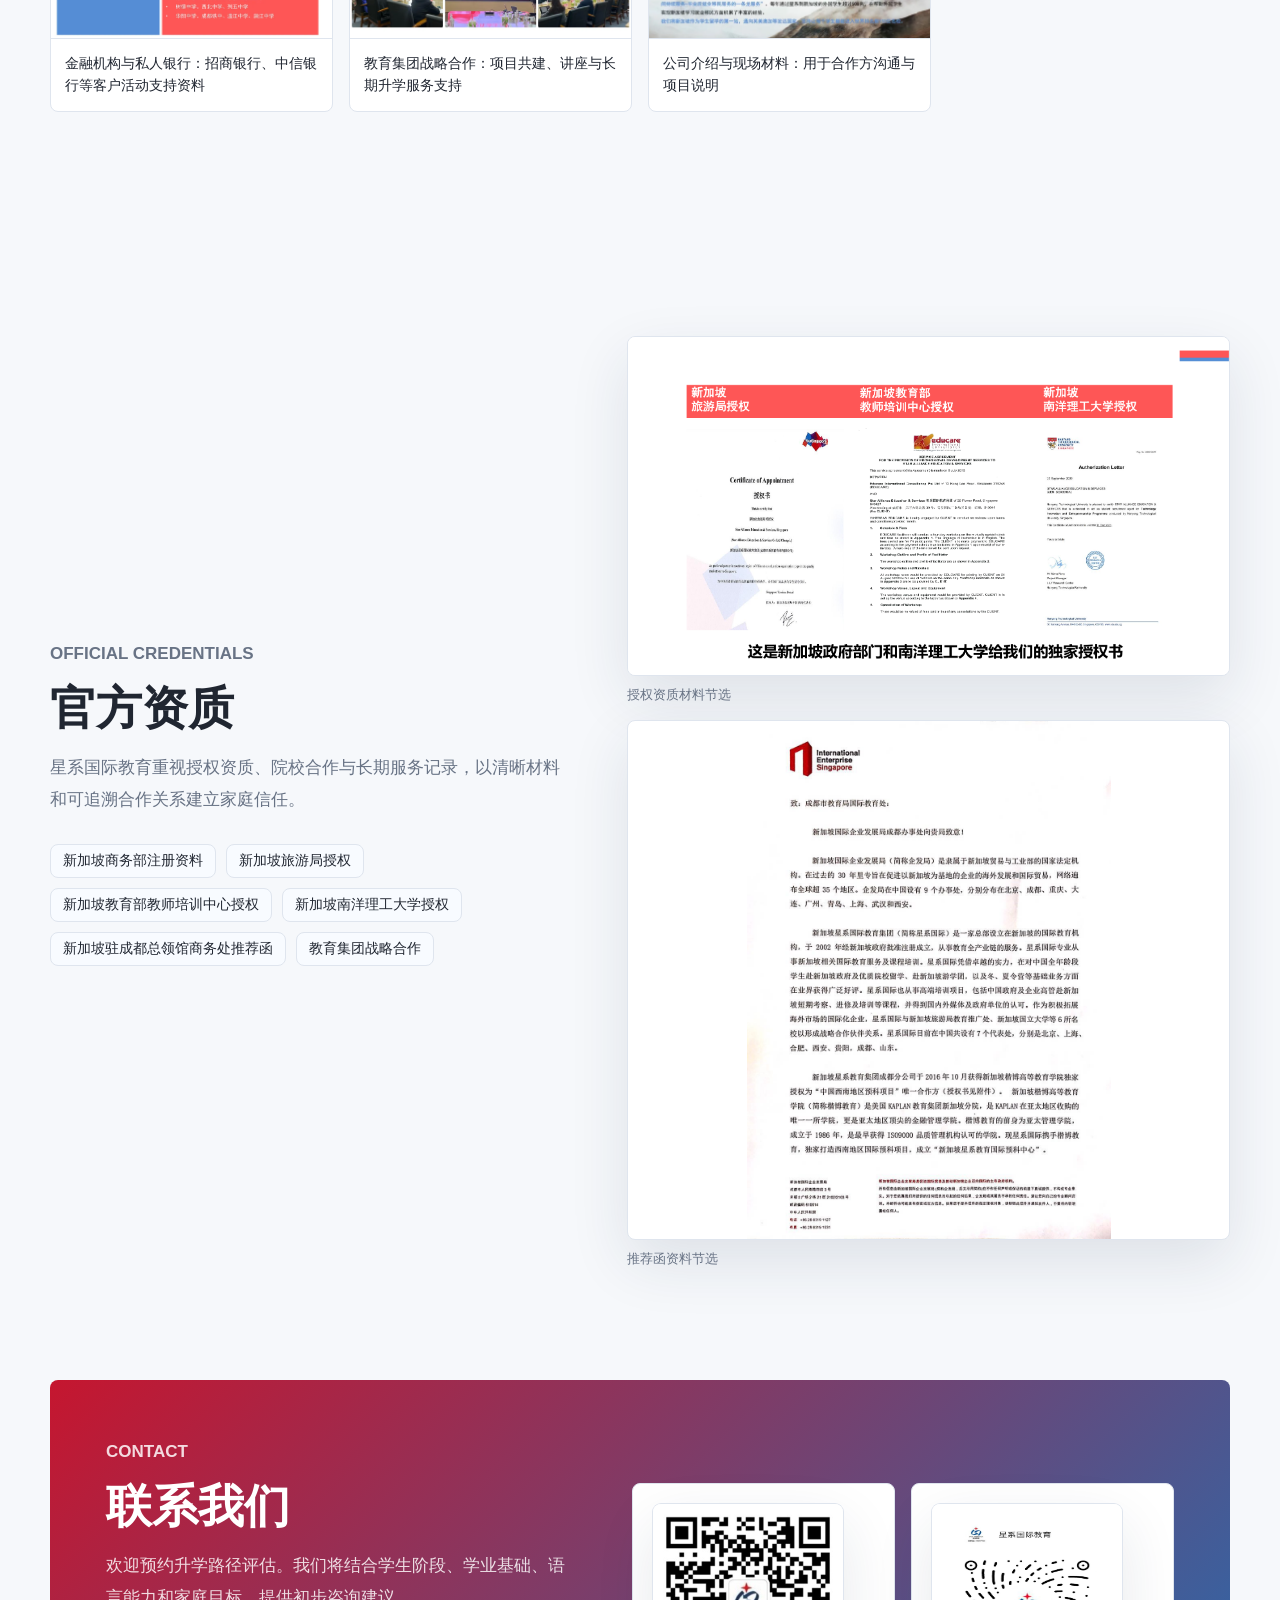
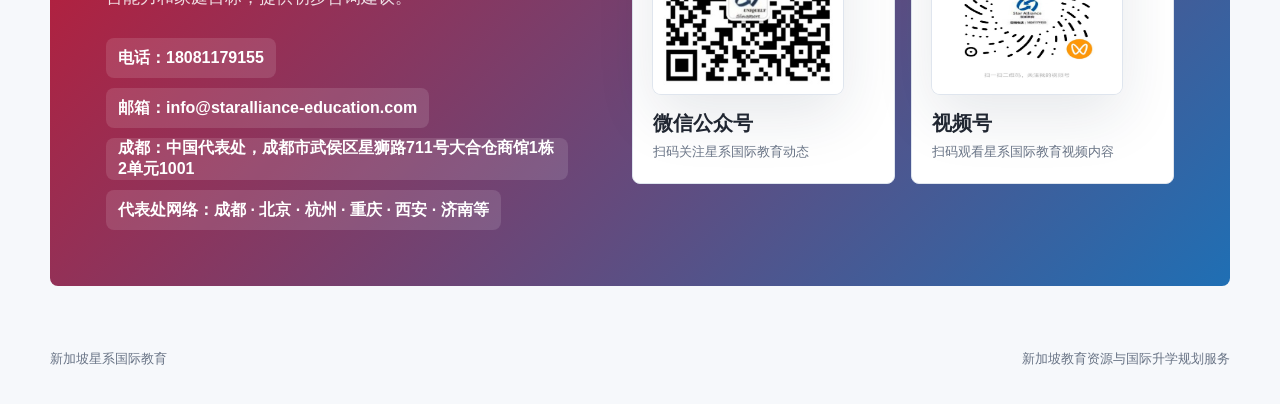
==== commit 82faf020: "Enhance partner activity showcase" ====
--- a/star-alliance-education-20260702/index.html
+++ b/star-alliance-education-20260702/index.html
@@ -218,14 +218,14 @@
         <div class="section-heading">
           <p class="eyebrow">Partners</p>
           <h2>合作伙伴</h2>
-          <p>围绕学校、教育机构、金融机构及高端客户服务场景，持续开展讲座、沙龙、合作项目与升学规划服务。</p>
+          <p>围绕政府教育合作、成都重点高中、金融机构及私人银行高端客户服务场景，持续开展讲座、沙龙、项目推介与升学规划服务。</p>
         </div>
         <div class="partner-columns">
           <article>
             <h3>公立学校与教育系统</h3>
-            <p>与多地中小学、教育局、国际合作平台及教育集团开展讲座、活动与项目沟通；曾参与高新区教育处新加坡项目专场推介等交流。</p>
+            <p>与成都市高新区教育局相关平台、成都重点高中及多地学校开展项目沟通、主题讲座和国际教育交流；曾参与高新区教育处新加坡项目专场推介等活动。</p>
             <div class="tag-list">
-              <span>高新区教育处</span>
+              <span>成都市高新区教育局</span>
               <span>成都七中</span>
               <span>石室中学</span>
               <span>成都实验外国语学校</span>
@@ -236,10 +236,10 @@
           </article>
           <article>
             <h3>金融机构与私人银行</h3>
-            <p>面向银行私人银行、高净值客户服务与家庭教育规划场景，开展国际教育主题分享、留学规划沙龙与客户活动支持。</p>
+            <p>面向银行私人银行、高净值客户服务与家庭教育规划场景，联合开展国际教育主题分享、留学规划沙龙与客户活动支持。</p>
             <div class="tag-list">
-              <span>招商银行</span>
-              <span>中信银行</span>
+              <span>招商银行私人银行</span>
+              <span>中信银行私人银行</span>
               <span>中国银行</span>
               <span>天府银行</span>
               <span>成都银行</span>
@@ -249,14 +249,38 @@
             </div>
           </article>
         </div>
-        <div class="partner-media">
-          <figure>
-            <img src="../star-alliance-education/assets/pdf-previews/strategic-coop.png" alt="星系国际教育与教育集团合作洽谈资料">
-            <figcaption>学校与教育集团合作洽谈资料</figcaption>
-          </figure>
-          <figure>
-            <img src="../star-alliance-education/assets/pdf-previews/partners.png" alt="星系国际教育西南区域合作伙伴资料">
-            <figcaption>合作伙伴资料节选</figcaption>
+        <div class="partner-showcase" aria-label="合作活动照片与资料展示">
+          <figure class="partner-feature">
+            <img src="../star-alliance-education/assets/site/partner-activity-overview.webp" alt="星系国际教育社会活动总览资料，包含政府合作、金融机构联办和国际峰会">
+            <figcaption>2021-2025 社会活动总览：政府合作、金融机构联办、媒体曝光与国际峰会</figcaption>
+          </figure>
+          <figure>
+            <img src="../star-alliance-education/assets/site/beijing-representative.png" alt="星系国际教育参与北京市昌平区教师专业发展现场会">
+            <figcaption>教育系统交流：参与教师专业发展与学校项目沟通</figcaption>
+          </figure>
+          <figure>
+            <img src="../star-alliance-education/assets/site/partner-activity-briefing.webp" alt="星系学子本科及研究生阶段升学指导及学校文书指导活动现场">
+            <figcaption>重点高中与升学活动：面向学生和家庭开展规划说明</figcaption>
+          </figure>
+          <figure>
+            <img src="../star-alliance-education/assets/site/strategic-school-coop.jpeg" alt="星系国际教育学校与教育集团合作洽谈现场">
+            <figcaption>学校合作洽谈：与教育集团、学校代表开展项目交流</figcaption>
+          </figure>
+          <figure>
+            <img src="../star-alliance-education/assets/site/public-school-campus.jpeg" alt="成都石室中学文庙校区校门">
+            <figcaption>成都重点高中资源：成都七中、石室中学等学校交流场景</figcaption>
+          </figure>
+          <figure>
+            <img src="../star-alliance-education/assets/site/partner-network.webp" alt="星系国际教育西南区域合作伙伴资料，包含银行和学校合作信息">
+            <figcaption>金融机构与私人银行：招商银行、中信银行等客户活动支持资料</figcaption>
+          </figure>
+          <figure>
+            <img src="../star-alliance-education/assets/site/partner-strategic-coop.webp" alt="星系国际教育与学校及教育集团战略合作资料">
+            <figcaption>教育集团战略合作：项目共建、讲座与长期升学服务支持</figcaption>
+          </figure>
+          <figure>
+            <img src="../star-alliance-education/assets/site/partner-company-intro.webp" alt="星系国际教育公司简介与活动资料截图">
+            <figcaption>公司介绍与现场材料：用于合作方沟通与项目说明</figcaption>
           </figure>
         </div>
       </section>
--- a/star-alliance-education-20260702/styles.css
+++ b/star-alliance-education-20260702/styles.css
@@ -573,6 +573,7 @@
 }
 
 .partner-media figure,
+.partner-showcase figure,
 .image-showcase {
   margin: 0;
 }
@@ -584,6 +585,45 @@
 
 .partner-media figure:nth-child(2) img {
   object-fit: contain;
+}
+
+.partner-showcase {
+  display: grid;
+  grid-template-columns: repeat(4, minmax(0, 1fr));
+  gap: 16px;
+  margin-top: 18px;
+}
+
+.partner-showcase figure {
+  overflow: hidden;
+  border: 1px solid var(--line);
+  border-radius: var(--radius);
+  background: var(--surface);
+}
+
+.partner-showcase .partner-feature {
+  grid-column: span 2;
+  grid-row: span 2;
+}
+
+.partner-showcase img {
+  width: 100%;
+  aspect-ratio: 16 / 10;
+  border-bottom: 1px solid var(--line);
+  object-fit: cover;
+}
+
+.partner-showcase .partner-feature img {
+  aspect-ratio: 16 / 11;
+}
+
+.partner-showcase figcaption {
+  margin: 0;
+  min-height: 72px;
+  padding: 14px;
+  color: var(--ink);
+  font-size: 14px;
+  line-height: 1.55;
 }
 
 .credentials-media img {
@@ -736,6 +776,15 @@
   .case-grid {
     grid-template-columns: 1fr;
   }
+
+  .partner-showcase {
+    grid-template-columns: repeat(2, minmax(0, 1fr));
+  }
+
+  .partner-showcase .partner-feature {
+    grid-column: span 2;
+    grid-row: auto;
+  }
 }
 
 @media (max-width: 640px) {
@@ -773,8 +822,13 @@
   .hero-stat-grid,
   .program-grid,
   .service-grid,
+  .partner-showcase,
   .qr-grid {
     grid-template-columns: 1fr;
+  }
+
+  .partner-showcase .partner-feature {
+    grid-column: auto;
   }
 
   .hero-stat-grid div,
